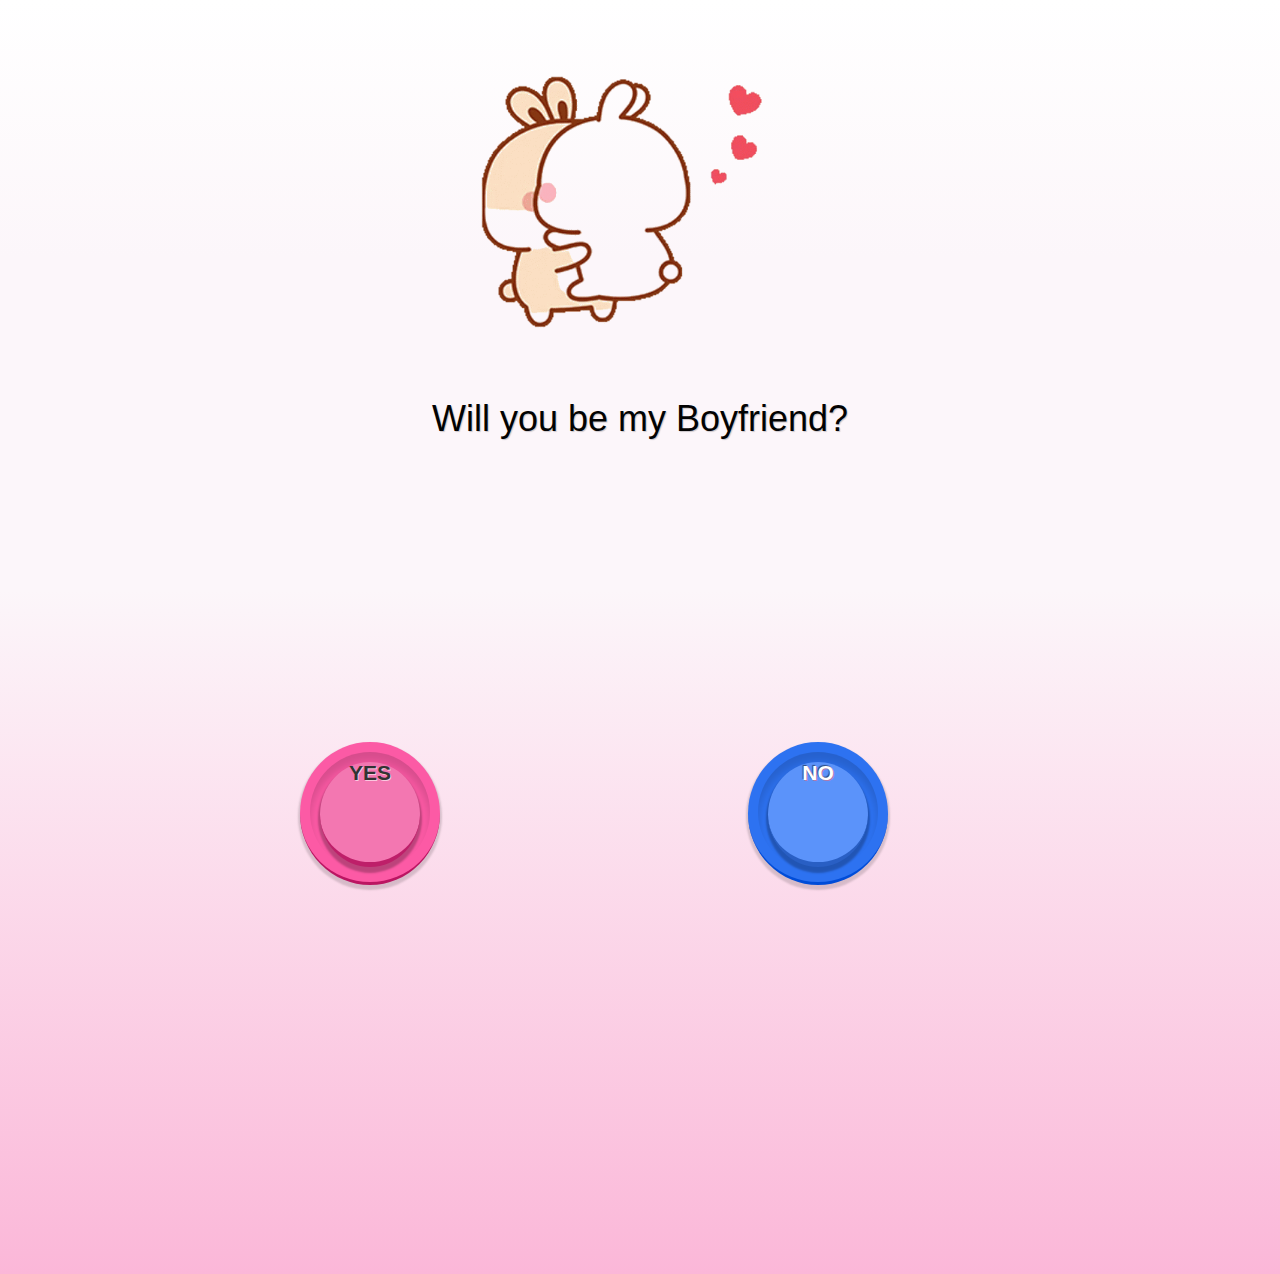
==== index.html @ d44a5e83 "Update and rename mbf.html to index.html" ====
<!DOCTYPE html>
<html lang="en">
<head>
    <meta charset="UTF-8">
    <meta name="viewport" content="width=device-width, initial-scale=1.0">
    <link rel="stylesheet" href="mbf.css">
    <title>Be mine</title>
</head>
<body>
    <div class="crd">
        <img class="buny" src="bunny.gif" alt="bunny">
    </div>
    <div class="wrapper">

        <h1>Will you be my Boyfriend?</h1>
        <div class="btn-wrap static">
          <a href="javascript:void(0)" id="yes" class="btn" title="Yes">
            <span>Yes</span>
          </a>
        </div>
      
        <div class="btn-wrap tricky">
          <a href="javascript:void(0)" class="btn" title="No">
            <span></span>
          </a>
        </div>
        
      </div>
      <script src="https://ajax.googleapis.com/ajax/libs/jquery/3.5.1/jquery.min.js"></script>
      <script src="index.js"></script>
</body>
</html>
---- mbf.css ----
@mixin vertical-align {
	position: relative;
	top: 40%;
	-webkit-transform: translateY(-50%);
	-ms-transform: translateY(-50%);
	transform: translateY(-50%);
}

body {
	font-family: sans-serif;
	margin: 0;
}

h1 {
  color: #020202;
  font-size: 36px;
  font-weight: normal;
  text-align: center;
  text-shadow: 1px 1px 1px rgba(0,0,0,0.2);
}

.wrapper {
    background: rgb(251,183,216);
    background: linear-gradient(0deg, rgba(251,183,216,1) 0%, rgba(252,246,250,1) 74%);
	filter: progid:DXImageTransform.Microsoft.gradient( startColorstr='#3741d0', endColorstr='#332180',GradientType=0 );
	height:100vh;
	padding-top: 12px;
	position: relative;
	@media (min-width: 600px) {
		padding-top: 24px;
	}
}

.btn-wrap {
	display: block;
	margin: 2em auto;
	transition: all 0.75s ease; 
  position: relative;
	height: 100px;
	width: 100px;
	&:before {
		content: '';
		border-radius: 50%;
		box-shadow: inset 0 10px 10px rgba(0, 0, 0, 0.15);
		position: absolute;
		top: -10px;
		left: -10px;
		z-index: 2;
		width: 120px;
		height: 120px;
		transition: all 0.75s ease; 
	}
	&:after {
		position: absolute;
		background: #fc5aa5;
		width: 140px;
		height: 140px;
		z-index: 1;
		content: '';
		left: -20px;
		top: -20px;
		border-radius: 50%;
		border-bottom: 3px solid #bb1562;
		box-shadow: 0px 3px 2px 2px rgba(0, 0, 0, 0.15);
		transition: all 0.75s ease; 
	}
	@media (min-width: 600px) {
		left: 25%;
    margin: auto;
		margin-top: -50px;
		position: absolute;
		top: 50%;
        text-align: center;
	}
}
.tricky {
	left: 60%;
	z-index: 50;
	&:after {
		background-color: #2d72f1;
		border-bottom-color: #004cd8;
	}
	.btn {
		color: #fff;
		background: #5b93fa;
		border-bottom: 5px solid #295fc4;
		&:hover {
			border-bottom: 3px solid #88b0fa;
		}
		span {      
			text-shadow: -1px -1px 1px rgba(0, 0, 0, 0.5), 1px 1px 0px rgba(255,100,100,0.5);
        &:before {
          content: 'No';
        }
		}
	}
	&.active {
		height: 50px;
		width: 50px;
		span {
			font-size: 14px;
        &:before {
          content: 'Shh';
        }
		}
		&:before {
			box-shadow: inset 0 5px 10px rgba(0, 0, 0, 0.15);
			width: 60px;
			height: 60px;
			left: -5px;
			top: -5px;
		}
		&:after {
			box-shadow: 0px 2px 1px 1px rgba(0, 0, 0, 0.15);
			left: -10px;
			top: -10px;
			width: 70px;
			height: 70px;
		}
	}
}

.btn {
	background: #f377b1;
	border-radius: 50%;
	border-bottom: 5px solid #be1f69;
	box-shadow: 0px 4px 2px 2px rgba(0, 0, 0, 0.25);
	color: #333;
	display: block;
	font-weight: bold;
	height: 100%;
	position: absolute;
	text-align: center;
	text-decoration: none;  
	transition: all 0.1s ease; 
	width: 100%;  
	z-index: 10;
	&:hover {
		border-bottom: 3px solid #f3a7ca;
		box-shadow: 0px 2px 2px 1px rgba(0, 0, 0, 0.3);
		margin-top: 2px;
	}
	span {
		font-size: 21px;
		line-height: 1;
		text-shadow: 1px 1px 0 rgba(255,255,255,0.6);
		text-transform: uppercase;
		transition: all 0.25s ease; 
		@include vertical-align;
	}
}


.buny {
    height: 350px;

}

.crd{
    background: rgb(255,255,255);
background: linear-gradient(180deg, rgba(255,255,255,1) 0%, rgba(252,246,250,1) 74%);
    display: flex;
    justify-content: center;
    align-items: center;
}
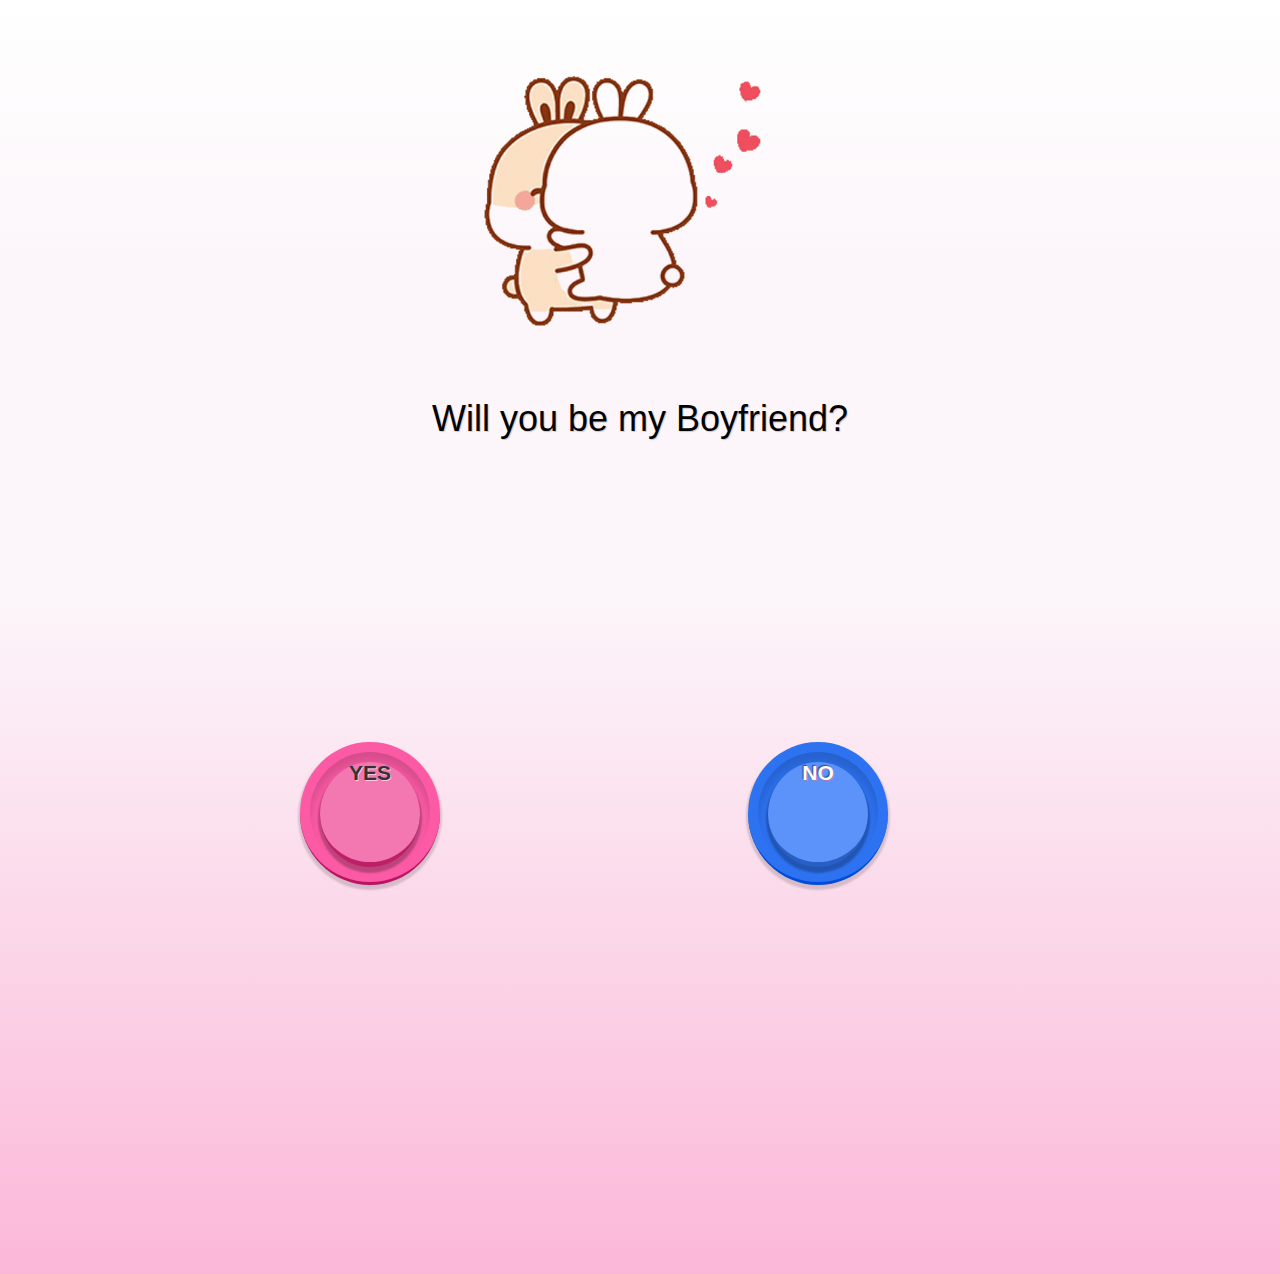
==== commit 9a8a1372: "Update index.html" ====
--- a/index.html
+++ b/index.html
@@ -3,7 +3,7 @@
 <head>
     <meta charset="UTF-8">
     <meta name="viewport" content="width=device-width, initial-scale=1.0">
-    <link rel="stylesheet" href="mbf.css">
+    <link rel="stylesheet" href="index.css">
     <title>Be mine</title>
 </head>
 <body>
--- a/index.css
+++ b/index.css
@@ -0,0 +1,165 @@
+@mixin vertical-align {
+	position: relative;
+	top: 40%;
+	-webkit-transform: translateY(-50%);
+	-ms-transform: translateY(-50%);
+	transform: translateY(-50%);
+}
+
+body {
+	font-family: sans-serif;
+	margin: 0;
+}
+
+h1 {
+  color: #020202;
+  font-size: 36px;
+  font-weight: normal;
+  text-align: center;
+  text-shadow: 1px 1px 1px rgba(0,0,0,0.2);
+}
+
+.wrapper {
+    background: rgb(251,183,216);
+    background: linear-gradient(0deg, rgba(251,183,216,1) 0%, rgba(252,246,250,1) 74%);
+	filter: progid:DXImageTransform.Microsoft.gradient( startColorstr='#3741d0', endColorstr='#332180',GradientType=0 );
+	height:100vh;
+	padding-top: 12px;
+	position: relative;
+	@media (min-width: 600px) {
+		padding-top: 24px;
+	}
+}
+
+.btn-wrap {
+	display: block;
+	margin: 2em auto;
+	transition: all 0.75s ease; 
+  position: relative;
+	height: 100px;
+	width: 100px;
+	&:before {
+		content: '';
+		border-radius: 50%;
+		box-shadow: inset 0 10px 10px rgba(0, 0, 0, 0.15);
+		position: absolute;
+		top: -10px;
+		left: -10px;
+		z-index: 2;
+		width: 120px;
+		height: 120px;
+		transition: all 0.75s ease; 
+	}
+	&:after {
+		position: absolute;
+		background: #fc5aa5;
+		width: 140px;
+		height: 140px;
+		z-index: 1;
+		content: '';
+		left: -20px;
+		top: -20px;
+		border-radius: 50%;
+		border-bottom: 3px solid #bb1562;
+		box-shadow: 0px 3px 2px 2px rgba(0, 0, 0, 0.15);
+		transition: all 0.75s ease; 
+	}
+	@media (min-width: 600px) {
+		left: 25%;
+    margin: auto;
+		margin-top: -50px;
+		position: absolute;
+		top: 50%;
+        text-align: center;
+	}
+}
+.tricky {
+	left: 60%;
+	z-index: 50;
+	&:after {
+		background-color: #2d72f1;
+		border-bottom-color: #004cd8;
+	}
+	.btn {
+		color: #fff;
+		background: #5b93fa;
+		border-bottom: 5px solid #295fc4;
+		&:hover {
+			border-bottom: 3px solid #88b0fa;
+		}
+		span {      
+			text-shadow: -1px -1px 1px rgba(0, 0, 0, 0.5), 1px 1px 0px rgba(255,100,100,0.5);
+        &:before {
+          content: 'No';
+        }
+		}
+	}
+	&.active {
+		height: 50px;
+		width: 50px;
+		span {
+			font-size: 14px;
+        &:before {
+          content: 'Shh';
+        }
+		}
+		&:before {
+			box-shadow: inset 0 5px 10px rgba(0, 0, 0, 0.15);
+			width: 60px;
+			height: 60px;
+			left: -5px;
+			top: -5px;
+		}
+		&:after {
+			box-shadow: 0px 2px 1px 1px rgba(0, 0, 0, 0.15);
+			left: -10px;
+			top: -10px;
+			width: 70px;
+			height: 70px;
+		}
+	}
+}
+
+.btn {
+	background: #f377b1;
+	border-radius: 50%;
+	border-bottom: 5px solid #be1f69;
+	box-shadow: 0px 4px 2px 2px rgba(0, 0, 0, 0.25);
+	color: #333;
+	display: block;
+	font-weight: bold;
+	height: 100%;
+	position: absolute;
+	text-align: center;
+	text-decoration: none;  
+	transition: all 0.1s ease; 
+	width: 100%;  
+	z-index: 10;
+	&:hover {
+		border-bottom: 3px solid #f3a7ca;
+		box-shadow: 0px 2px 2px 1px rgba(0, 0, 0, 0.3);
+		margin-top: 2px;
+	}
+	span {
+		font-size: 21px;
+		line-height: 1;
+		text-shadow: 1px 1px 0 rgba(255,255,255,0.6);
+		text-transform: uppercase;
+		transition: all 0.25s ease; 
+		@include vertical-align;
+	}
+}
+
+
+.buny {
+    height: 350px;
+
+}
+
+.crd{
+    background: rgb(255,255,255);
+background: linear-gradient(180deg, rgba(255,255,255,1) 0%, rgba(252,246,250,1) 74%);
+    display: flex;
+    justify-content: center;
+    align-items: center;
+}
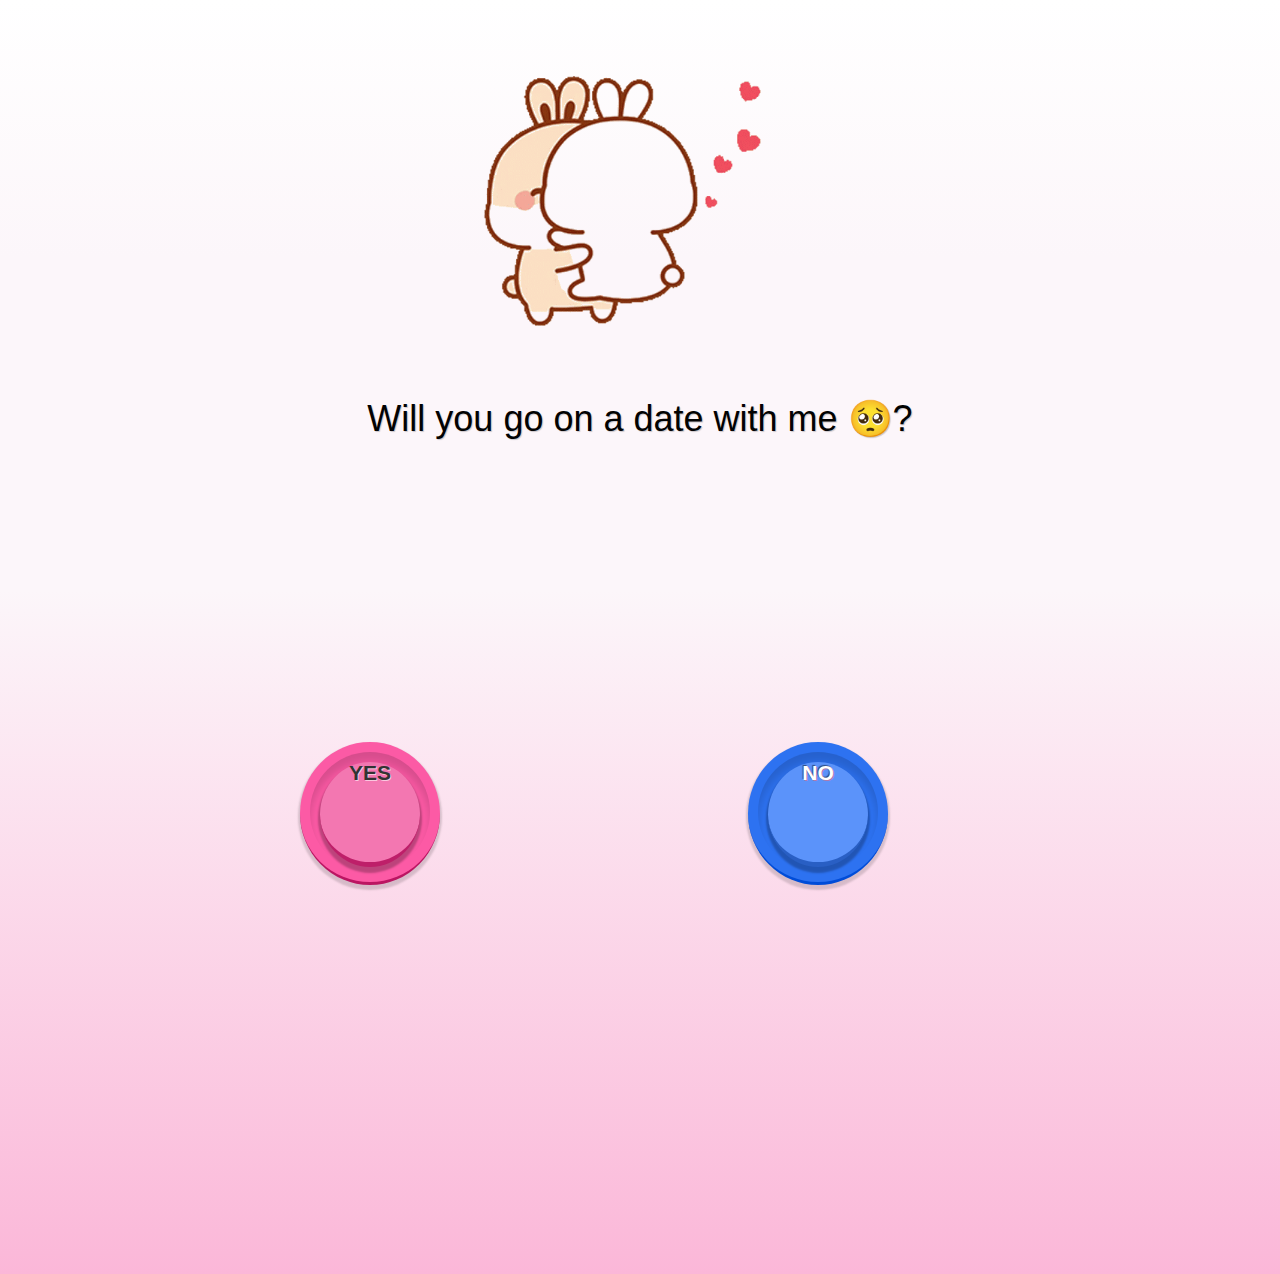
==== commit ccab3278: "Update index.html" ====
--- a/index.html
+++ b/index.html
@@ -12,7 +12,7 @@
     </div>
     <div class="wrapper">
 
-        <h1>Will you be my Boyfriend?</h1>
+        <h1>Will you go on a date with me 🥺?</h1>
         <div class="btn-wrap static">
           <a href="javascript:void(0)" id="yes" class="btn" title="Yes">
             <span>Yes</span>
